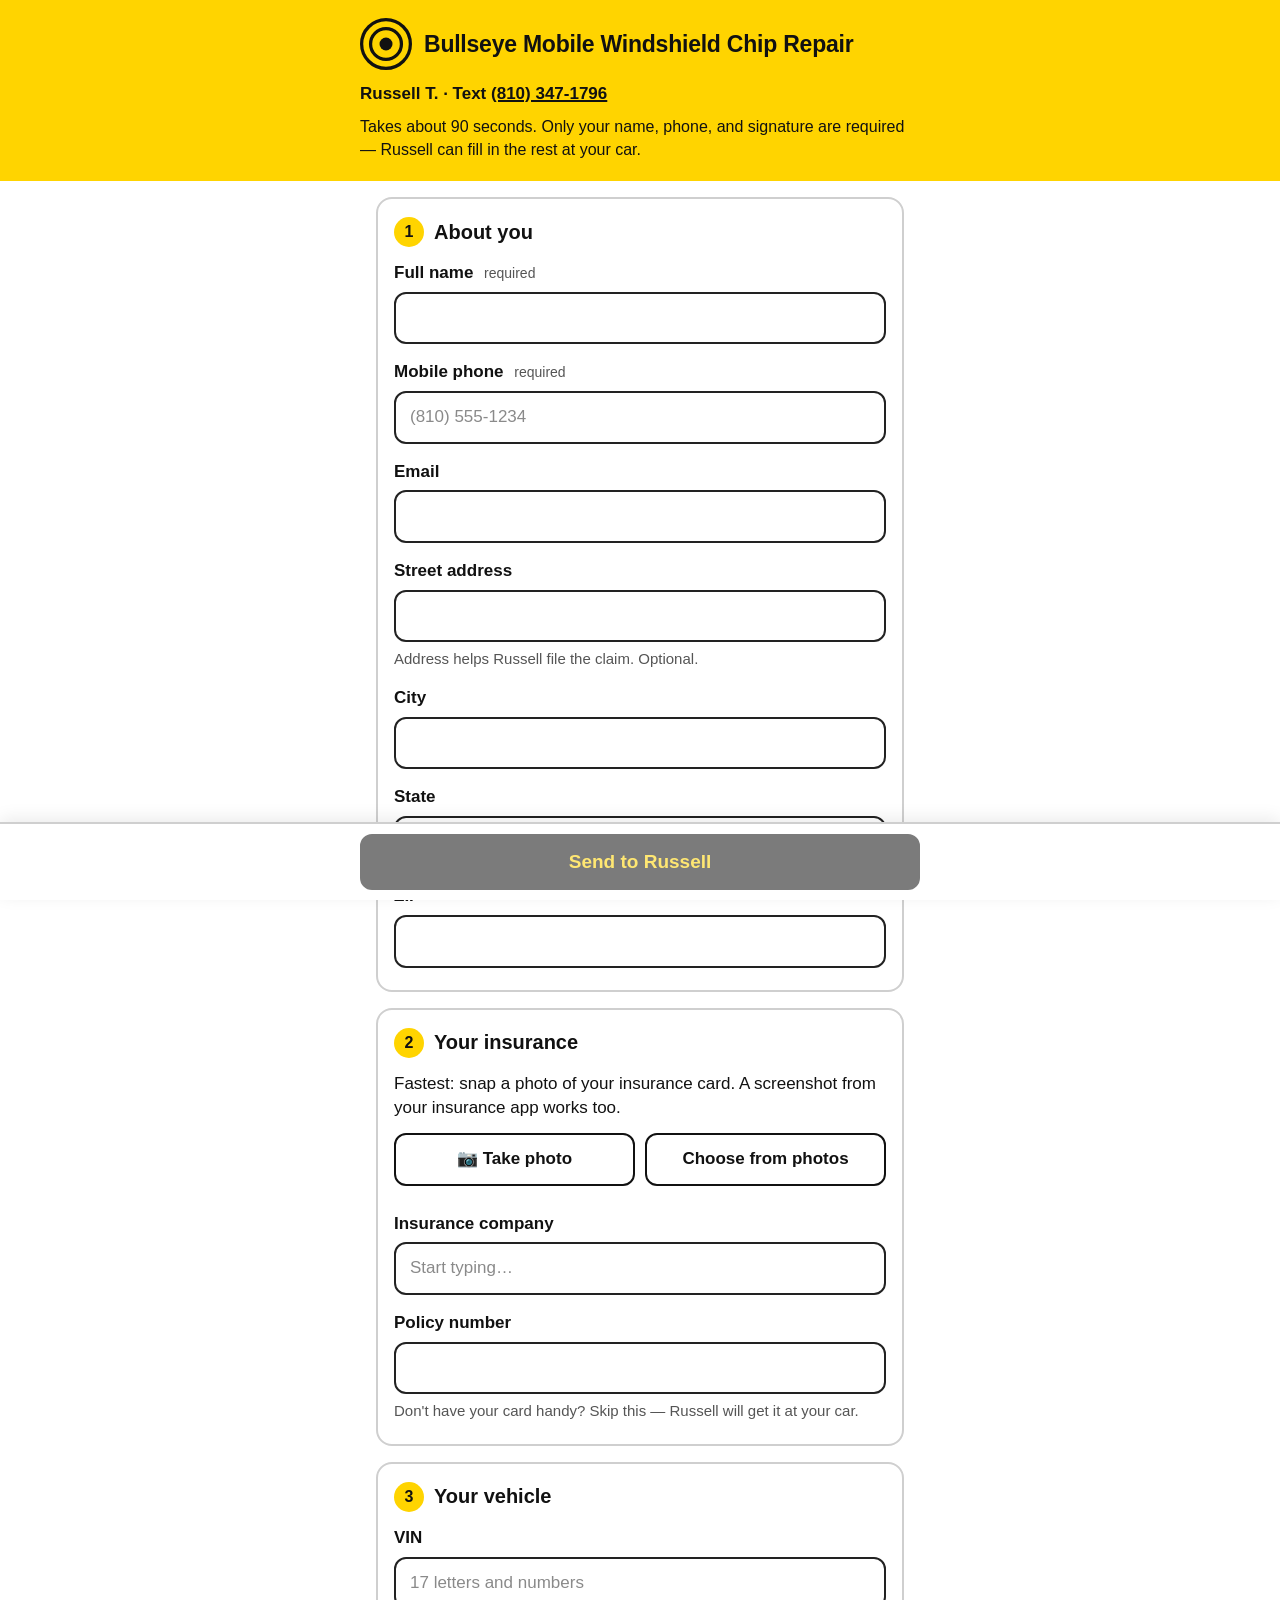
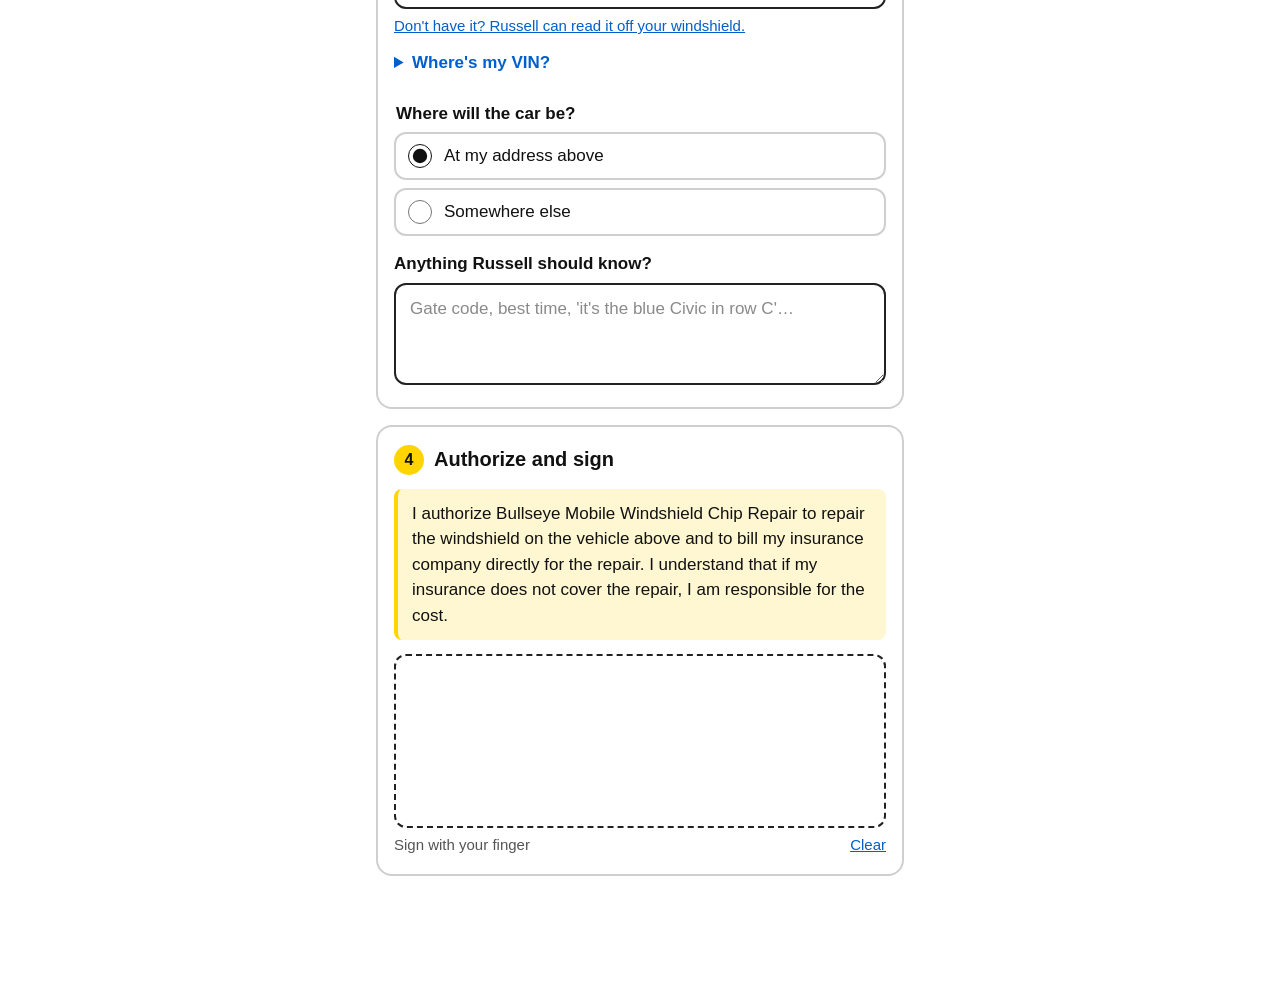
==== index.html @ 079cb9c7 "Phases 1, 2 and 4: the form, photos/VIN/signature, backend, QR codes, docs index.html + assets/: sin" ====
<!doctype html>
<html lang="en">
<head>
  <meta charset="utf-8">
  <meta name="viewport" content="width=device-width, initial-scale=1, viewport-fit=cover">
  <meta name="robots" content="noindex">
  <meta name="theme-color" content="#FFD400">
  <meta name="description" content="Customer info for Bullseye Mobile Windshield Chip Repair. Takes about 90 seconds.">
  <title>Bullseye Windshield Repair — Customer Info</title>
  <link rel="icon" href="assets/favicon.svg" type="image/svg+xml">
  <link rel="stylesheet" href="assets/style.css">
</head>
<body>

<header class="hdr">
  <div class="hdr-inner">
    <div class="brand">
      <img src="assets/logo.svg" alt="" width="52" height="52">
      <h1 data-fill="business">Bullseye Mobile Windshield Chip Repair</h1>
    </div>
    <p class="owner"><span data-fill="owner">Russell T.</span> · Text <a data-link="sms" href="sms:+18103471796"><span data-fill="phone">(810) 347-1796</span></a></p>
    <p class="sub">Takes about 90 seconds. Only your name, phone, and signature are required — Russell can fill in the rest at your car.</p>
  </div>
</header>

<main id="main">
  <noscript><p>This form needs JavaScript turned on. You can also just text Russell at <a href="sms:+18103471796">(810) 347-1796</a>.</p></noscript>

  <div id="draft-banner" class="banner" hidden>
    <span>We saved what you typed earlier.</span>
    <button type="button" class="link" id="start-over">Start over</button>
  </div>
  <p id="status" class="sr-only" aria-live="polite"></p>

  <form id="intake" novalidate>
    <input type="hidden" name="ref" id="ref" value="direct">
    <!-- Honeypot: off-screen, never filled by people. Payload key is "website". -->
    <div class="hp" aria-hidden="true">
      <label for="hp">Leave this empty</label>
      <input type="text" id="hp" name="hp" tabindex="-1" autocomplete="off">
    </div>

    <!-- 1 · About you -->
    <section class="card" id="sec-about" aria-labelledby="h-about">
      <h2 id="h-about"><span class="num" aria-hidden="true">1</span> About you</h2>

      <div class="field">
        <label for="name">Full name <span class="req">required</span></label>
        <input id="name" name="name" type="text" autocomplete="name" autocapitalize="words" maxlength="120" required>
        <p class="err" id="err-name" hidden></p>
      </div>

      <div class="field">
        <label for="phone">Mobile phone <span class="req">required</span></label>
        <input id="phone" name="phone" type="tel" autocomplete="tel" inputmode="tel" placeholder="(810) 555-1234" maxlength="20" required>
        <p class="err" id="err-phone" hidden></p>
      </div>

      <div class="field">
        <label for="email">Email</label>
        <input id="email" name="email" type="email" autocomplete="email" inputmode="email" autocapitalize="off" spellcheck="false" maxlength="120">
      </div>

      <div class="field">
        <label for="street">Street address</label>
        <input id="street" name="street" type="text" autocomplete="street-address" maxlength="160">
        <p class="hint">Address helps Russell file the claim. Optional.</p>
      </div>

      <div class="field">
        <label for="city">City</label>
        <input id="city" name="city" type="text" autocomplete="address-level2" autocapitalize="words" maxlength="80">
      </div>

      <div class="field">
        <label for="state">State</label>
        <select id="state" name="state" autocomplete="address-level1">
          <option value="AL">Alabama</option><option value="AK">Alaska</option><option value="AZ">Arizona</option>
          <option value="AR">Arkansas</option><option value="CA">California</option><option value="CO">Colorado</option>
          <option value="CT">Connecticut</option><option value="DE">Delaware</option><option value="DC">District of Columbia</option>
          <option value="FL">Florida</option><option value="GA">Georgia</option><option value="HI">Hawaii</option>
          <option value="ID">Idaho</option><option value="IL">Illinois</option><option value="IN">Indiana</option>
          <option value="IA">Iowa</option><option value="KS">Kansas</option><option value="KY">Kentucky</option>
          <option value="LA">Louisiana</option><option value="ME">Maine</option><option value="MD">Maryland</option>
          <option value="MA">Massachusetts</option><option value="MI" selected>Michigan</option><option value="MN">Minnesota</option>
          <option value="MS">Mississippi</option><option value="MO">Missouri</option><option value="MT">Montana</option>
          <option value="NE">Nebraska</option><option value="NV">Nevada</option><option value="NH">New Hampshire</option>
          <option value="NJ">New Jersey</option><option value="NM">New Mexico</option><option value="NY">New York</option>
          <option value="NC">North Carolina</option><option value="ND">North Dakota</option><option value="OH">Ohio</option>
          <option value="OK">Oklahoma</option><option value="OR">Oregon</option><option value="PA">Pennsylvania</option>
          <option value="RI">Rhode Island</option><option value="SC">South Carolina</option><option value="SD">South Dakota</option>
          <option value="TN">Tennessee</option><option value="TX">Texas</option><option value="UT">Utah</option>
          <option value="VT">Vermont</option><option value="VA">Virginia</option><option value="WA">Washington</option>
          <option value="WV">West Virginia</option><option value="WI">Wisconsin</option><option value="WY">Wyoming</option>
        </select>
      </div>

      <div class="field">
        <label for="zip">ZIP</label>
        <input id="zip" name="zip" type="text" autocomplete="postal-code" inputmode="numeric" maxlength="5">
      </div>
    </section>

    <!-- 2 · Your insurance -->
    <section class="card" id="sec-insurance" aria-labelledby="h-insurance">
      <h2 id="h-insurance"><span class="num" aria-hidden="true">2</span> Your insurance</h2>

      <p class="lead">Fastest: snap a photo of your insurance card. A screenshot from your insurance app works too.</p>
      <div class="btn-row">
        <button type="button" class="btn" id="photo-camera-btn">📷 Take photo</button>
        <button type="button" class="btn" id="photo-pick-btn">Choose from photos</button>
      </div>
      <input type="file" id="photo-camera" accept="image/*" capture="environment" class="sr-only" tabindex="-1" aria-hidden="true">
      <input type="file" id="photo-pick" accept="image/*" class="sr-only" tabindex="-1" aria-hidden="true">
      <ul id="photo-list" class="thumbs" aria-label="Insurance card photos"></ul>
      <p id="photo-msg" class="hint pad" aria-live="polite"></p>

      <div class="field">
        <label for="insurer">Insurance company</label>
        <input id="insurer" name="insurer" type="text" list="insurers" autocomplete="off" autocapitalize="words" maxlength="80" placeholder="Start typing…">
        <datalist id="insurers"></datalist>
      </div>

      <div class="field">
        <label for="policy_number">Policy number</label>
        <input id="policy_number" name="policy_number" type="text" autocomplete="off" autocapitalize="characters" spellcheck="false" maxlength="40">
        <p class="hint">Don't have your card handy? Skip this — Russell will get it at your car.</p>
      </div>
    </section>

    <!-- 3 · Your vehicle -->
    <section class="card" id="sec-vehicle" aria-labelledby="h-vehicle">
      <h2 id="h-vehicle"><span class="num" aria-hidden="true">3</span> Your vehicle</h2>

      <div class="field">
        <label for="vin">VIN</label>
        <input id="vin" name="vin" type="text" maxlength="17" autocomplete="off" autocapitalize="characters" spellcheck="false" placeholder="17 letters and numbers">
        <p id="vin-warn" class="msg-warn" hidden></p>
        <p id="vin-status" class="msg-muted" hidden></p>
        <p class="hint" id="vin-manual-wrap"><button type="button" class="link small" id="vin-manual">Don't have it? Russell can read it off your windshield.</button></p>
        <details>
          <summary>Where's my VIN?</summary>
          <p>Bottom corner of the windshield on the driver's side, the sticker inside the driver's door, your insurance card, or your registration.</p>
        </details>
      </div>

      <div id="ymm" hidden>
        <div class="field">
          <label for="year">Year</label>
          <input id="year" name="year" type="text" inputmode="numeric" maxlength="4" autocomplete="off">
        </div>
        <div class="field">
          <label for="make">Make</label>
          <input id="make" name="make" type="text" autocapitalize="words" maxlength="40" autocomplete="off" placeholder="e.g., Honda">
        </div>
        <div class="field">
          <label for="model">Model</label>
          <input id="model" name="model" type="text" autocapitalize="words" maxlength="40" autocomplete="off" placeholder="e.g., Civic">
        </div>
      </div>

      <fieldset class="field" style="border:0;padding:0;margin:0 0 16px;min-width:0">
        <legend class="label">Where will the car be?</legend>
        <div class="radios">
          <label class="radio"><input type="radio" name="repair_location" value="same" checked> At my address above</label>
          <label class="radio"><input type="radio" name="repair_location" value="other"> Somewhere else</label>
        </div>
        <div id="loc-other-wrap" class="field" style="margin-top:12px" hidden>
          <label for="repair_location_text" class="sr-only">Where will the car be?</label>
          <input id="repair_location_text" name="repair_location_text" type="text" maxlength="160" placeholder="e.g., work parking lot — 123 Main St, Novi">
        </div>
      </fieldset>

      <div class="field">
        <label for="notes">Anything Russell should know?</label>
        <textarea id="notes" name="notes" maxlength="500" rows="3" placeholder="Gate code, best time, 'it's the blue Civic in row C'…"></textarea>
      </div>
    </section>

    <!-- 4 · Authorize and sign -->
    <section class="card" id="sec-sign" aria-labelledby="h-sign">
      <h2 id="h-sign"><span class="num" aria-hidden="true">4</span> Authorize and sign</h2>
      <p class="auth" id="auth-text"></p>
      <div class="sig-wrap" id="sig-wrap">
        <canvas id="sig" aria-label="Signature pad. Sign with your finger." role="img"></canvas>
      </div>
      <div class="sig-row">
        <span id="sig-label">Sign with your finger</span>
        <button type="button" class="link small" id="sig-clear">Clear</button>
      </div>
      <p class="err" id="err-sig" hidden></p>
    </section>
  </form>

  <!-- Thank-you state: replaces the form after a successful send -->
  <section id="thanks" class="thanks" hidden aria-labelledby="thanks-h">
    <h2 id="thanks-h" tabindex="-1">Sent! Russell will text you to confirm a time.</h2>
    <p class="ref-label">Your reference code</p>
    <p class="ref" id="ref-code"></p>
    <p class="hint">Save this in case you need it.</p>
    <div class="summary" id="summary"></div>
    <div class="actions">
      <a class="btn btn-primary" id="text-russell" href="sms:+18103471796">Text Russell</a>
      <button type="button" class="btn" id="save-contact">Save Russell's contact</button>
    </div>
    <p class="hint foot">Something wrong? Text Russell at <a data-link="sms" href="sms:+18103471796"><span data-fill="phone">(810) 347-1796</span></a>.</p>
  </section>
</main>

<div class="bar" id="bar">
  <div class="bar-inner">
    <p class="send-msg" id="send-msg" hidden></p>
    <button type="button" class="btn btn-primary" id="send" aria-disabled="true">Send to Russell</button>
    <div class="fallback" id="fallback" hidden>
      <a class="btn" id="text-instead" href="sms:+18103471796">Text Russell your info instead</a>
      <p class="hint">Russell will grab your card and signature at the car.</p>
    </div>
  </div>
</div>

<script src="config.js"></script>
<script src="vendor/signature_pad.min.js"></script>
<script src="assets/app.js"></script>
</body>
</html>
---- assets/style.css ----
/* Bullseye Intake — styles. Sunlight-first: black on white, yellow band, big targets. */

:root {
  --yellow: #FFD400;
  --ink: #111;
  --bg: #fff;
  --card: #fff;
  --muted: #555;
  --line: #222;
  --line-soft: #cfcfcf;
  --ok: #1a7f37;
  --warn: #8a5a00;
  --err: #c62828;
  --focus: #005fcc;
  --radius: 12px;
  --tap: 48px;
  --chev: url("data:image/svg+xml,%3Csvg xmlns='http://www.w3.org/2000/svg' width='16' height='16' viewBox='0 0 16 16'%3E%3Cpath d='M3 6l5 5 5-5' fill='none' stroke='%23111' stroke-width='2.2'/%3E%3C/svg%3E");
}

@media (prefers-color-scheme: dark) {
  :root {
    --ink: #f2f2f2;
    --bg: #121212;
    --card: #1c1c1c;
    --muted: #b8b8b8;
    --line: #9a9a9a;
    --line-soft: #444;
    --ok: #62cf7e;
    --warn: #f0c060;
    --err: #ff7373;
    --focus: #7db9ff;
    --chev: url("data:image/svg+xml,%3Csvg xmlns='http://www.w3.org/2000/svg' width='16' height='16' viewBox='0 0 16 16'%3E%3Cpath d='M3 6l5 5 5-5' fill='none' stroke='%23f2f2f2' stroke-width='2.2'/%3E%3C/svg%3E");
  }
}

* { box-sizing: border-box; }
[hidden] { display: none !important; } /* the HTML attribute must beat any display rule below */
html { -webkit-text-size-adjust: 100%; }
body {
  margin: 0;
  font: 17px/1.45 -apple-system, "Segoe UI", Roboto, sans-serif;
  color: var(--ink);
  background: var(--bg);
  /* room for the fixed send bar; app.js keeps this in step with the bar's real height */
  padding-bottom: calc(96px + env(safe-area-inset-bottom));
}
body.no-bar { padding-bottom: 24px; }
a { color: var(--focus); }

/* ---- header band ---- */
.hdr {
  background: var(--yellow);
  color: #111;
  padding: calc(18px + env(safe-area-inset-top)) 16px 20px;
}
.hdr-inner { max-width: 560px; margin: 0 auto; }
.brand { display: flex; align-items: center; gap: 12px; }
.brand img { width: 52px; height: 52px; flex: none; }
.hdr h1 { font-size: 23px; line-height: 1.15; margin: 0; font-weight: 800; letter-spacing: -0.01em; }
.owner { margin: 12px 0 0; font-weight: 600; }
.owner a { color: #111; text-decoration-thickness: 2px; }
.sub { margin: 8px 0 0; font-size: 16px; max-width: 36em; }

main { padding: 0 16px; max-width: 560px; margin: 0 auto; }

/* ---- cards and fields ---- */
.card {
  margin: 16px 0;
  padding: 18px 16px 6px;
  border: 2px solid var(--line-soft);
  border-radius: 16px;
  background: var(--card);
}
h2 { font-size: 20px; margin: 0 0 14px; display: flex; align-items: center; gap: 10px; }
.num {
  display: inline-flex; align-items: center; justify-content: center;
  width: 30px; height: 30px; border-radius: 50%; flex: none;
  background: var(--yellow); color: #111; font-size: 16px; font-weight: 800;
}
.field { margin: 0 0 16px; }
label, .label { display: block; font-weight: 600; margin-bottom: 6px; }
.req { font-weight: 500; color: var(--muted); font-size: 14px; margin-left: 6px; }

input[type="text"], input[type="tel"], input[type="email"], select, textarea {
  display: block; width: 100%; min-height: 52px;
  font: inherit; font-size: 17px; color: var(--ink);
  background: var(--card);
  border: 2px solid var(--line); border-radius: var(--radius);
  padding: 12px 14px; margin: 0;
  -webkit-appearance: none; appearance: none;
}
textarea { min-height: 96px; resize: vertical; }
select { background: var(--card) var(--chev) no-repeat right 14px center; padding-right: 42px; }
input::placeholder, textarea::placeholder { color: #8a8a8a; opacity: 1; }
:focus-visible { outline: 3px solid var(--focus); outline-offset: 2px; }
input:focus, select:focus, textarea:focus { outline: 3px solid var(--focus); outline-offset: 2px; }
.invalid { border-color: var(--err) !important; }

.hint { color: var(--muted); font-size: 15px; margin: 6px 0 0; }
.hint.pad { margin-bottom: 14px; }
.err { color: var(--err); font-weight: 600; font-size: 15px; margin: 6px 0 0; }
.msg-ok { color: var(--ok); font-weight: 700; margin: 6px 0 0; }
.msg-warn { color: var(--warn); font-weight: 600; font-size: 15px; margin: 6px 0 0; }
.msg-muted { color: var(--muted); font-size: 15px; margin: 6px 0 0; }
.lead { margin: 0 0 12px; font-weight: 500; }

/* ---- buttons ---- */
.btn {
  display: inline-flex; align-items: center; justify-content: center; gap: 8px;
  min-height: var(--tap); padding: 12px 18px; margin: 0;
  font: inherit; font-size: 17px; font-weight: 700; text-decoration: none; text-align: center;
  border: 2px solid var(--ink); border-radius: var(--radius);
  background: var(--card); color: var(--ink);
  cursor: pointer; -webkit-tap-highlight-color: transparent;
}
.btn:active { transform: translateY(1px); }
.btn[disabled] { cursor: default; }
.btn-primary { background: #111; color: var(--yellow); border-color: #111; width: 100%; min-height: 56px; font-size: 19px; }
.btn-primary[aria-disabled="true"] { opacity: 0.55; }
@media (prefers-color-scheme: dark) {
  .btn-primary { background: var(--yellow); color: #111; border-color: var(--yellow); }
}
.btn-row { display: flex; gap: 10px; flex-wrap: wrap; margin: 0 0 12px; }
.btn-row .btn { flex: 1 1 45%; }
.link {
  display: inline; background: none; border: 0; padding: 10px 2px; margin: -10px -2px;
  font: inherit; font-size: inherit; color: var(--focus); text-decoration: underline; cursor: pointer; text-align: left;
}
.link.small { font-size: 15px; }

/* ---- photos ---- */
.thumbs { list-style: none; margin: 0 0 12px; padding: 0; display: flex; gap: 12px; flex-wrap: wrap; }
.thumbs:empty { margin: 0; }
.thumbs li { position: relative; width: 120px; height: 86px; border-radius: 10px; overflow: hidden; border: 2px solid var(--line-soft); background: #000; }
.thumbs img { width: 100%; height: 100%; object-fit: cover; display: block; }
.thumbs button {
  position: absolute; top: 4px; right: 4px; width: 36px; height: 36px;
  border-radius: 50%; border: 0; background: rgba(0, 0, 0, 0.78); color: #fff;
  font-size: 20px; line-height: 1; cursor: pointer;
}

/* ---- honeypot and screen-reader-only ---- */
.hp { position: absolute; left: -10000px; top: auto; width: 1px; height: 1px; overflow: hidden; }
.sr-only { position: absolute; width: 1px; height: 1px; overflow: hidden; clip: rect(0 0 0 0); clip-path: inset(50%); white-space: nowrap; }

/* ---- radios ---- */
.radios { display: flex; flex-direction: column; gap: 8px; }
.radio {
  display: flex; align-items: center; gap: 12px; min-height: var(--tap);
  padding: 8px 12px; border: 2px solid var(--line-soft); border-radius: var(--radius); font-weight: 500; margin: 0;
}
.radio input { width: 24px; height: 24px; margin: 0; flex: none; accent-color: #111; }
@media (prefers-color-scheme: dark) { .radio input { accent-color: var(--yellow); } }

details { margin: 4px 0 14px; }
summary { cursor: pointer; color: var(--focus); font-weight: 600; padding: 10px 0; list-style-position: inside; }
details p { margin: 4px 0 0; color: var(--muted); font-size: 15px; }

/* ---- authorization and signature ---- */
.auth {
  font-size: 17px; line-height: 1.5; margin: 0 0 14px; padding: 12px 14px;
  background: rgba(255, 212, 0, 0.18); border-left: 4px solid var(--yellow); border-radius: 8px;
}
.sig-wrap { border: 2px dashed var(--line); border-radius: var(--radius); background: #fff; overflow: hidden; touch-action: none; }
.sig-wrap.invalid { border-style: solid; }
canvas#sig { display: block; width: 100%; height: 170px; touch-action: none; }
.sig-row { display: flex; justify-content: space-between; align-items: center; margin: 6px 0 12px; color: var(--muted); font-size: 15px; }

/* ---- fixed send bar ---- */
.bar {
  position: fixed; left: 0; right: 0; bottom: 0; z-index: 10;
  background: var(--card); border-top: 2px solid var(--line-soft);
  padding: 10px 16px calc(10px + env(safe-area-inset-bottom));
  box-shadow: 0 -4px 16px rgba(0, 0, 0, 0.08);
}
.bar-inner { max-width: 560px; margin: 0 auto; }
.send-msg { margin: 0 0 8px; font-weight: 600; }
.send-msg.err { color: var(--err); }
.fallback { margin-top: 10px; }
.fallback .btn { width: 100%; }
.fallback .hint { text-align: center; }

/* ---- draft banner ---- */
.banner {
  margin: 16px 0 0; padding: 10px 14px;
  background: rgba(255, 212, 0, 0.25); border-radius: var(--radius);
  display: flex; justify-content: space-between; align-items: center; gap: 12px; flex-wrap: wrap;
}
.banner .link { margin: 0; padding: 10px 4px; }

/* ---- thank-you ---- */
.thanks { padding-top: 20px; }
.thanks h2 { display: block; font-size: 26px; line-height: 1.2; }
.thanks h2:focus { outline: none; }
.ref-label { margin: 18px 0 2px; color: var(--muted); font-size: 15px; }
.ref { margin: 0; font-size: 30px; font-weight: 800; letter-spacing: 0.04em; font-variant-numeric: tabular-nums; }
.summary { margin: 18px 0; padding: 14px 16px; border: 2px solid var(--line-soft); border-radius: 16px; }
.summary dl { display: grid; grid-template-columns: auto 1fr; gap: 8px 16px; margin: 0; }
.summary dt { color: var(--muted); }
.summary dd { margin: 0; font-weight: 600; overflow-wrap: anywhere; }
.summary .thumbs { margin: 12px 0 0; }
.actions { display: flex; flex-direction: column; gap: 10px; margin: 16px 0; }
.actions .btn { width: 100%; min-height: 56px; }
.foot { margin: 24px 0 8px; text-align: center; }

noscript p { margin: 16px; padding: 12px 14px; border: 2px solid var(--err); border-radius: var(--radius); }

@media (prefers-reduced-motion: reduce) {
  html { scroll-behavior: auto; }
  .btn:active { transform: none; }
}
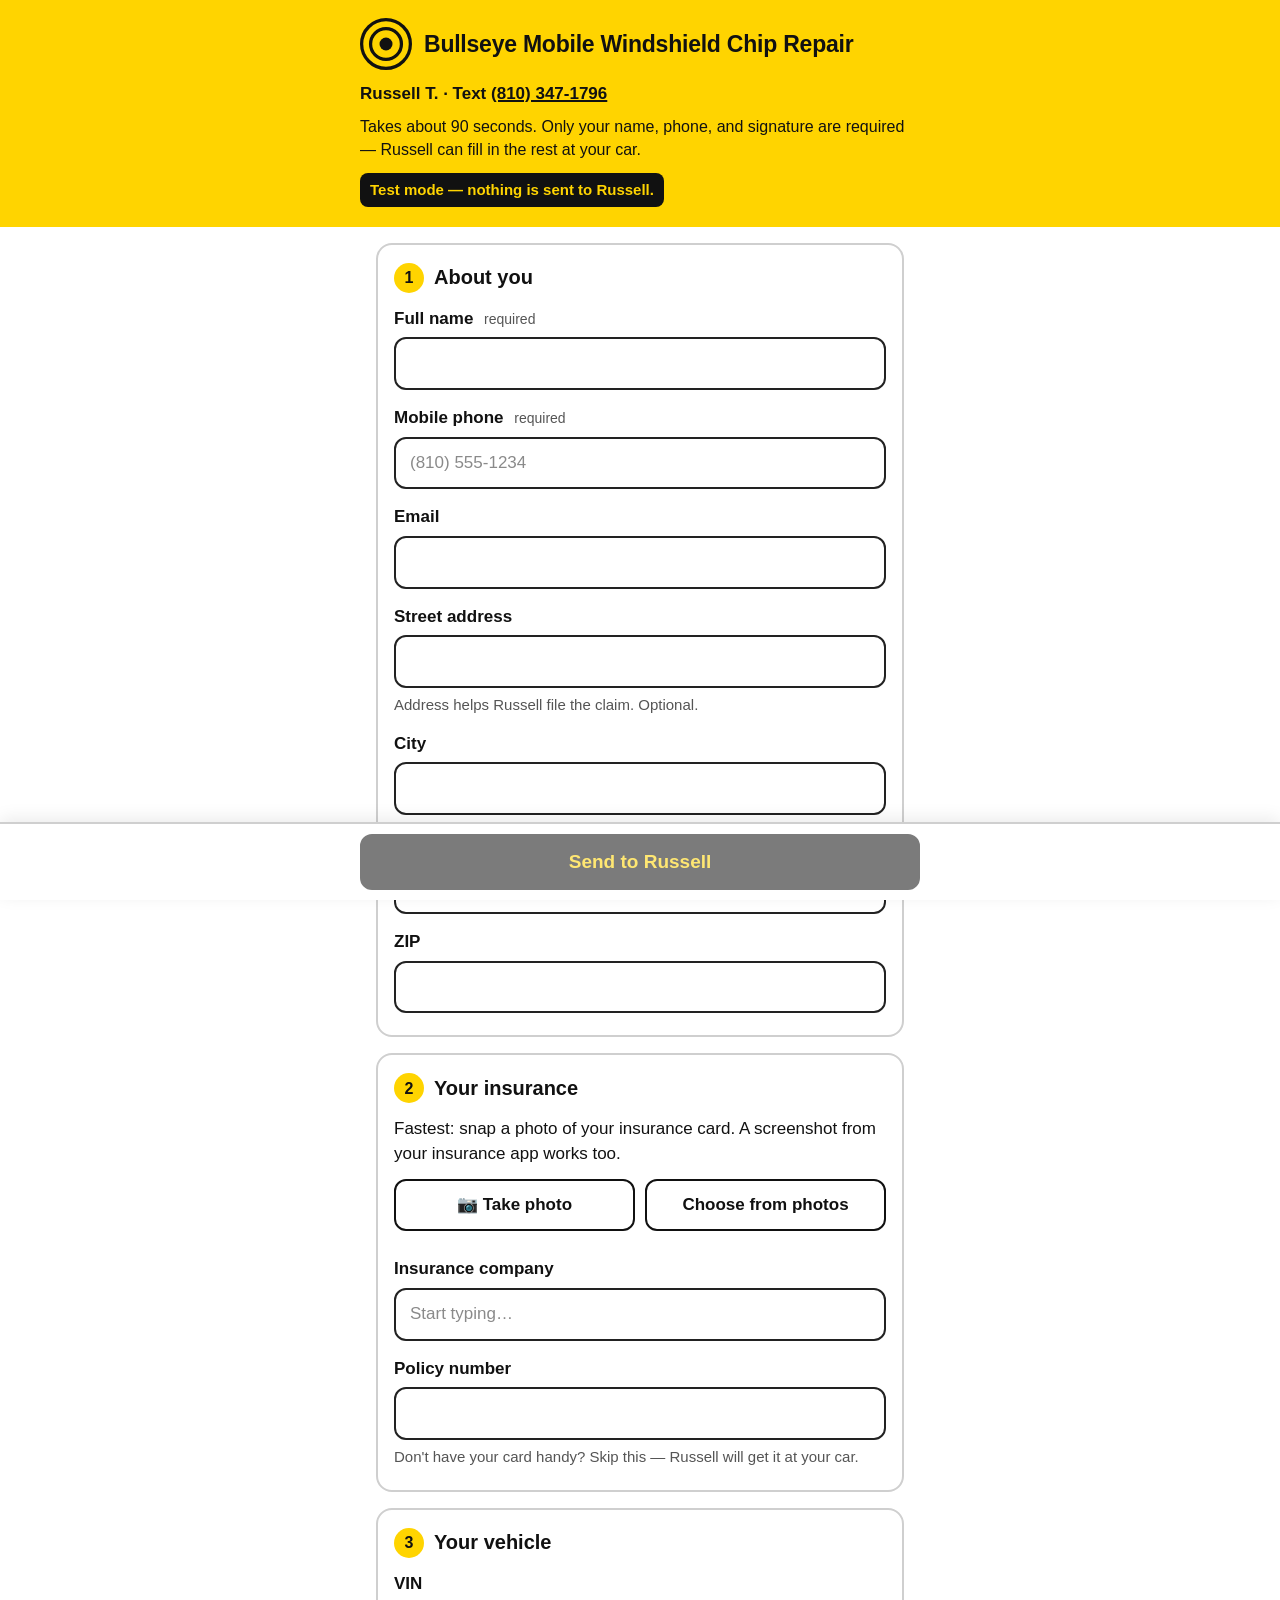
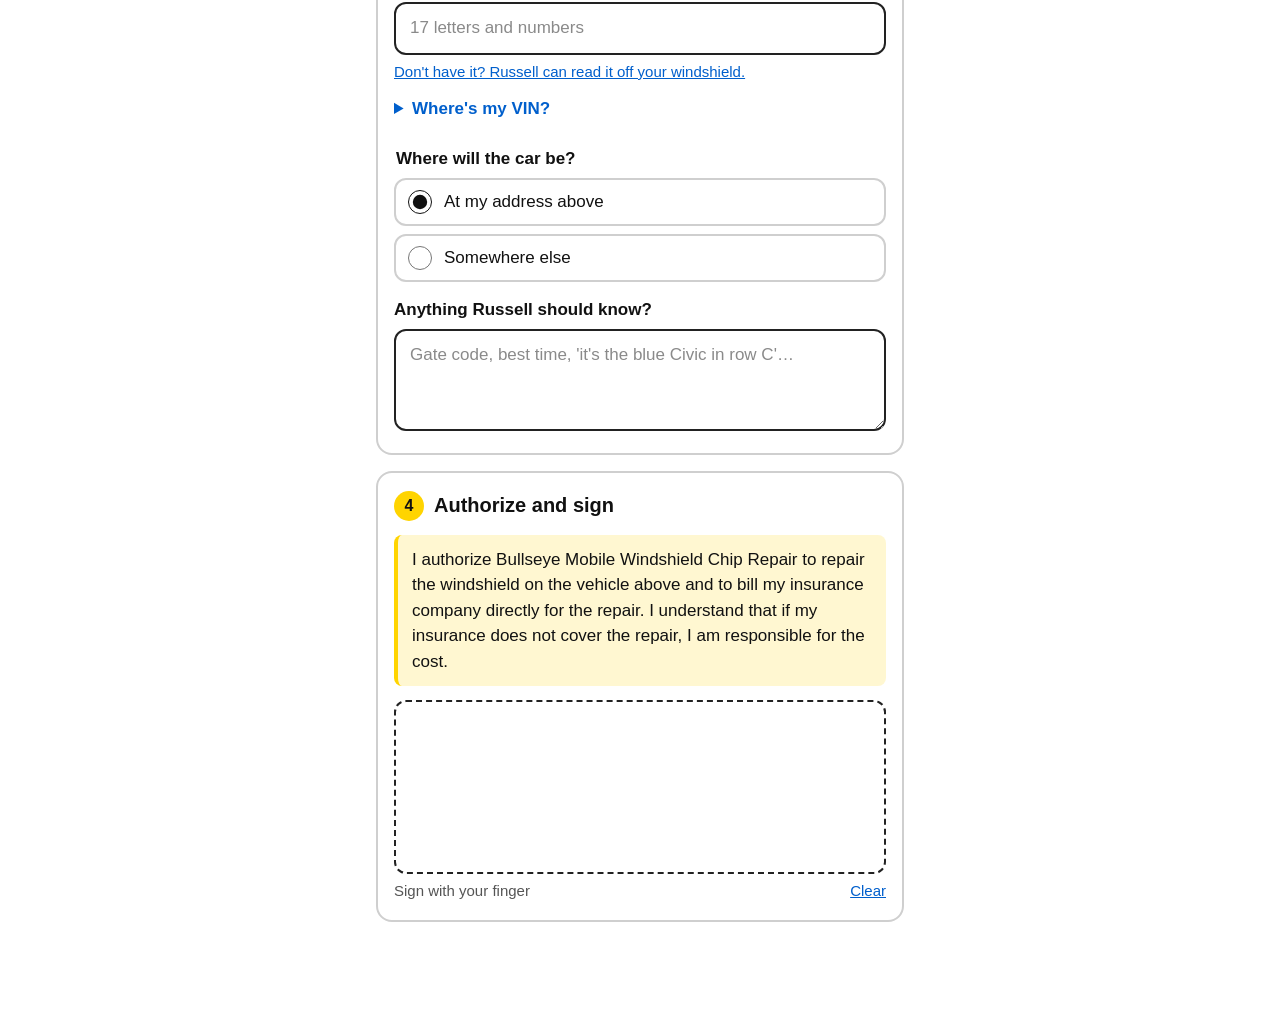
==== commit 3191c44d: "Apply review findings; handoff and gotchas Page: wait until 3.5 s after load before sending (restore" ====
--- a/index.html
+++ b/index.html
@@ -20,6 +20,7 @@
     </div>
     <p class="owner"><span data-fill="owner">Russell T.</span> · Text <a data-link="sms" href="sms:+18103471796"><span data-fill="phone">(810) 347-1796</span></a></p>
     <p class="sub">Takes about 90 seconds. Only your name, phone, and signature are required — Russell can fill in the rest at your car.</p>
+    <p class="test-mode" id="test-mode" hidden>Test mode — nothing is sent to Russell.</p>
   </div>
 </header>
 
--- a/assets/style.css
+++ b/assets/style.css
@@ -60,6 +60,7 @@
 .owner { margin: 12px 0 0; font-weight: 600; }
 .owner a { color: #111; text-decoration-thickness: 2px; }
 .sub { margin: 8px 0 0; font-size: 16px; max-width: 36em; }
+.test-mode { display: inline-block; margin: 12px 0 0; padding: 6px 10px; background: #111; color: var(--yellow); border-radius: 8px; font-weight: 700; font-size: 15px; }
 
 main { padding: 0 16px; max-width: 560px; margin: 0 auto; }
 
@@ -131,12 +132,12 @@
 /* ---- photos ---- */
 .thumbs { list-style: none; margin: 0 0 12px; padding: 0; display: flex; gap: 12px; flex-wrap: wrap; }
 .thumbs:empty { margin: 0; }
-.thumbs li { position: relative; width: 120px; height: 86px; border-radius: 10px; overflow: hidden; border: 2px solid var(--line-soft); background: #000; }
+.thumbs li { position: relative; width: 140px; height: 100px; border-radius: 10px; overflow: hidden; border: 2px solid var(--line-soft); background: #000; }
 .thumbs img { width: 100%; height: 100%; object-fit: cover; display: block; }
 .thumbs button {
-  position: absolute; top: 4px; right: 4px; width: 36px; height: 36px;
-  border-radius: 50%; border: 0; background: rgba(0, 0, 0, 0.78); color: #fff;
-  font-size: 20px; line-height: 1; cursor: pointer;
+  position: absolute; top: 2px; right: 2px; width: var(--tap); height: var(--tap);
+  border-radius: 50%; border: 0; background: rgba(0, 0, 0, 0.72); color: #fff;
+  font-size: 22px; line-height: 1; cursor: pointer;
 }
 
 /* ---- honeypot and screen-reader-only ---- */
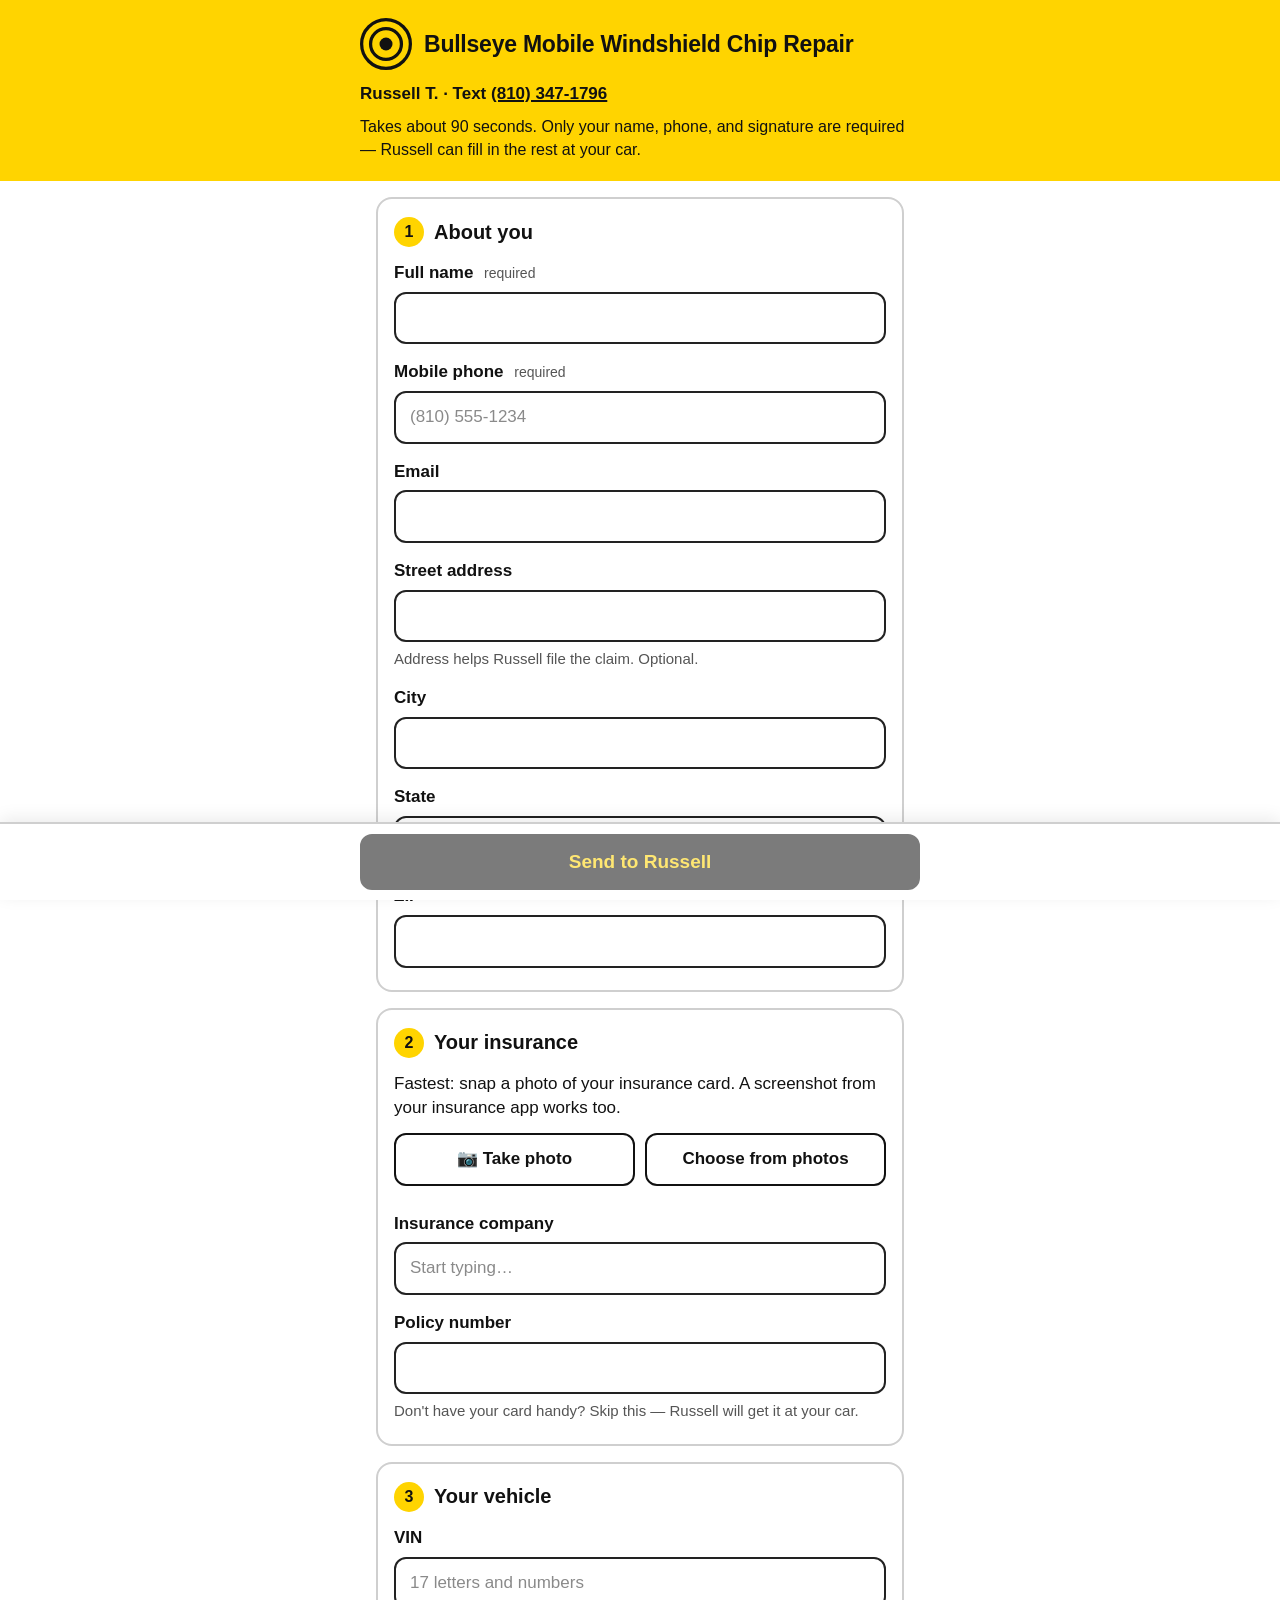
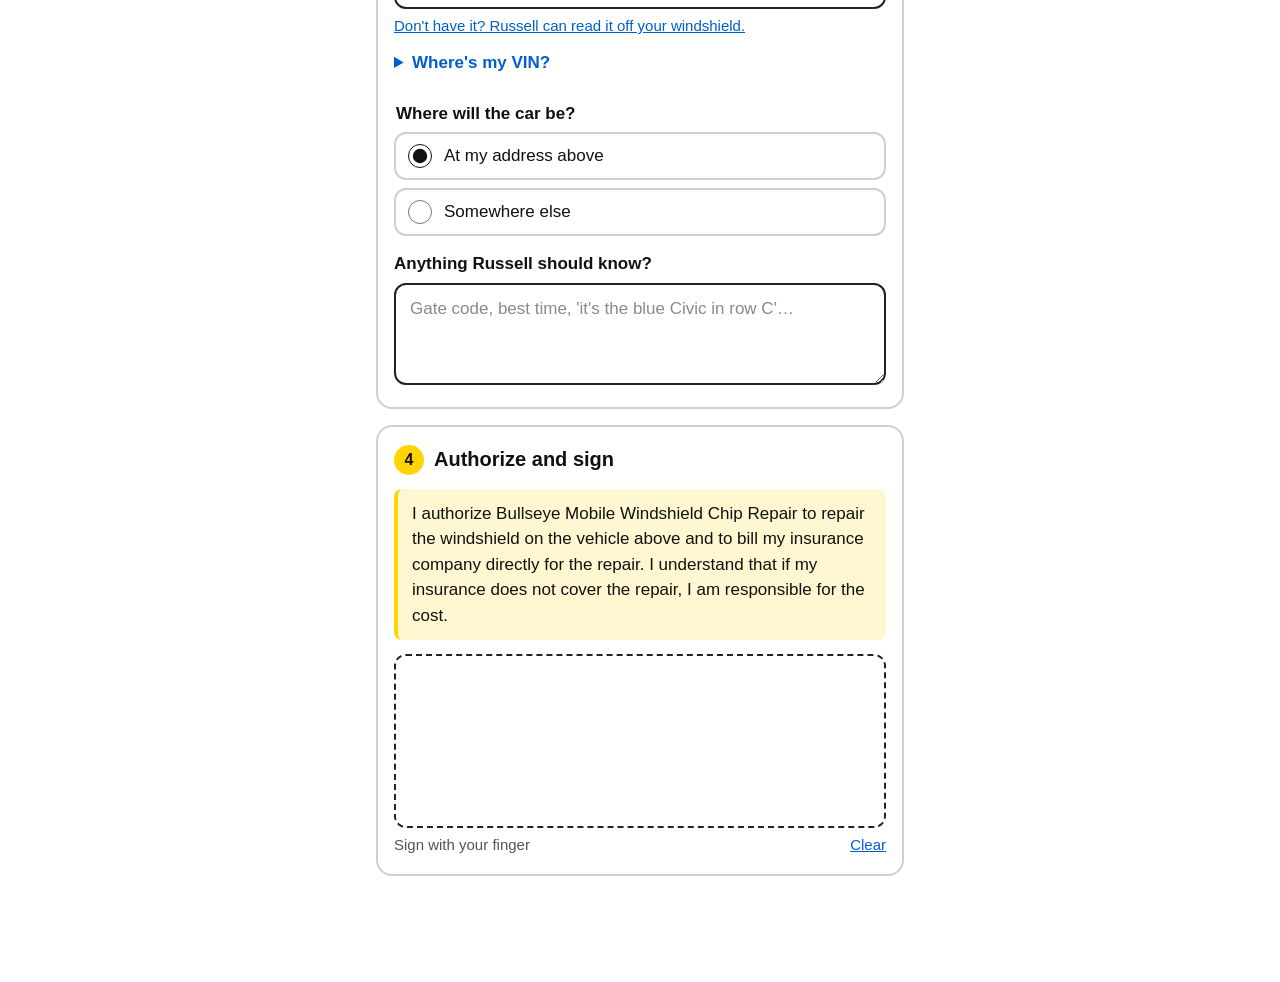
==== commit c5a863b6: "Harden the form page - Content Security Policy and no-referrer on the page; the two inline styles mo" ====
--- a/index.html
+++ b/index.html
@@ -2,6 +2,9 @@
 <html lang="en">
 <head>
   <meta charset="utf-8">
+  <!-- Only this site's own files may run; the page may talk only to the backend and the VIN lookup. -->
+  <meta http-equiv="Content-Security-Policy" content="default-src 'none'; script-src 'self'; style-src 'self'; img-src 'self' data: blob:; connect-src https://script.google.com https://script.googleusercontent.com https://vpic.nhtsa.dot.gov; base-uri 'none'; form-action 'none'; object-src 'none'">
+  <meta name="referrer" content="no-referrer">
   <meta name="viewport" content="width=device-width, initial-scale=1, viewport-fit=cover">
   <meta name="robots" content="noindex">
   <meta name="theme-color" content="#FFD400">
@@ -160,13 +163,13 @@
         </div>
       </div>
 
-      <fieldset class="field" style="border:0;padding:0;margin:0 0 16px;min-width:0">
+      <fieldset class="field bare">
         <legend class="label">Where will the car be?</legend>
         <div class="radios">
           <label class="radio"><input type="radio" name="repair_location" value="same" checked> At my address above</label>
           <label class="radio"><input type="radio" name="repair_location" value="other"> Somewhere else</label>
         </div>
-        <div id="loc-other-wrap" class="field" style="margin-top:12px" hidden>
+        <div id="loc-other-wrap" class="field" hidden>
           <label for="repair_location_text" class="sr-only">Where will the car be?</label>
           <input id="repair_location_text" name="repair_location_text" type="text" maxlength="160" placeholder="e.g., work parking lot — 123 Main St, Novi">
         </div>
--- a/assets/style.css
+++ b/assets/style.css
@@ -79,6 +79,9 @@
   background: var(--yellow); color: #111; font-size: 16px; font-weight: 800;
 }
 .field { margin: 0 0 16px; }
+/* These two were inline in index.html; the page's security policy forbids inline styles. */
+fieldset.bare { border: 0; padding: 0; min-width: 0; }
+#loc-other-wrap { margin-top: 12px; }
 label, .label { display: block; font-weight: 600; margin-bottom: 6px; }
 .req { font-weight: 500; color: var(--muted); font-size: 14px; margin-left: 6px; }
 
